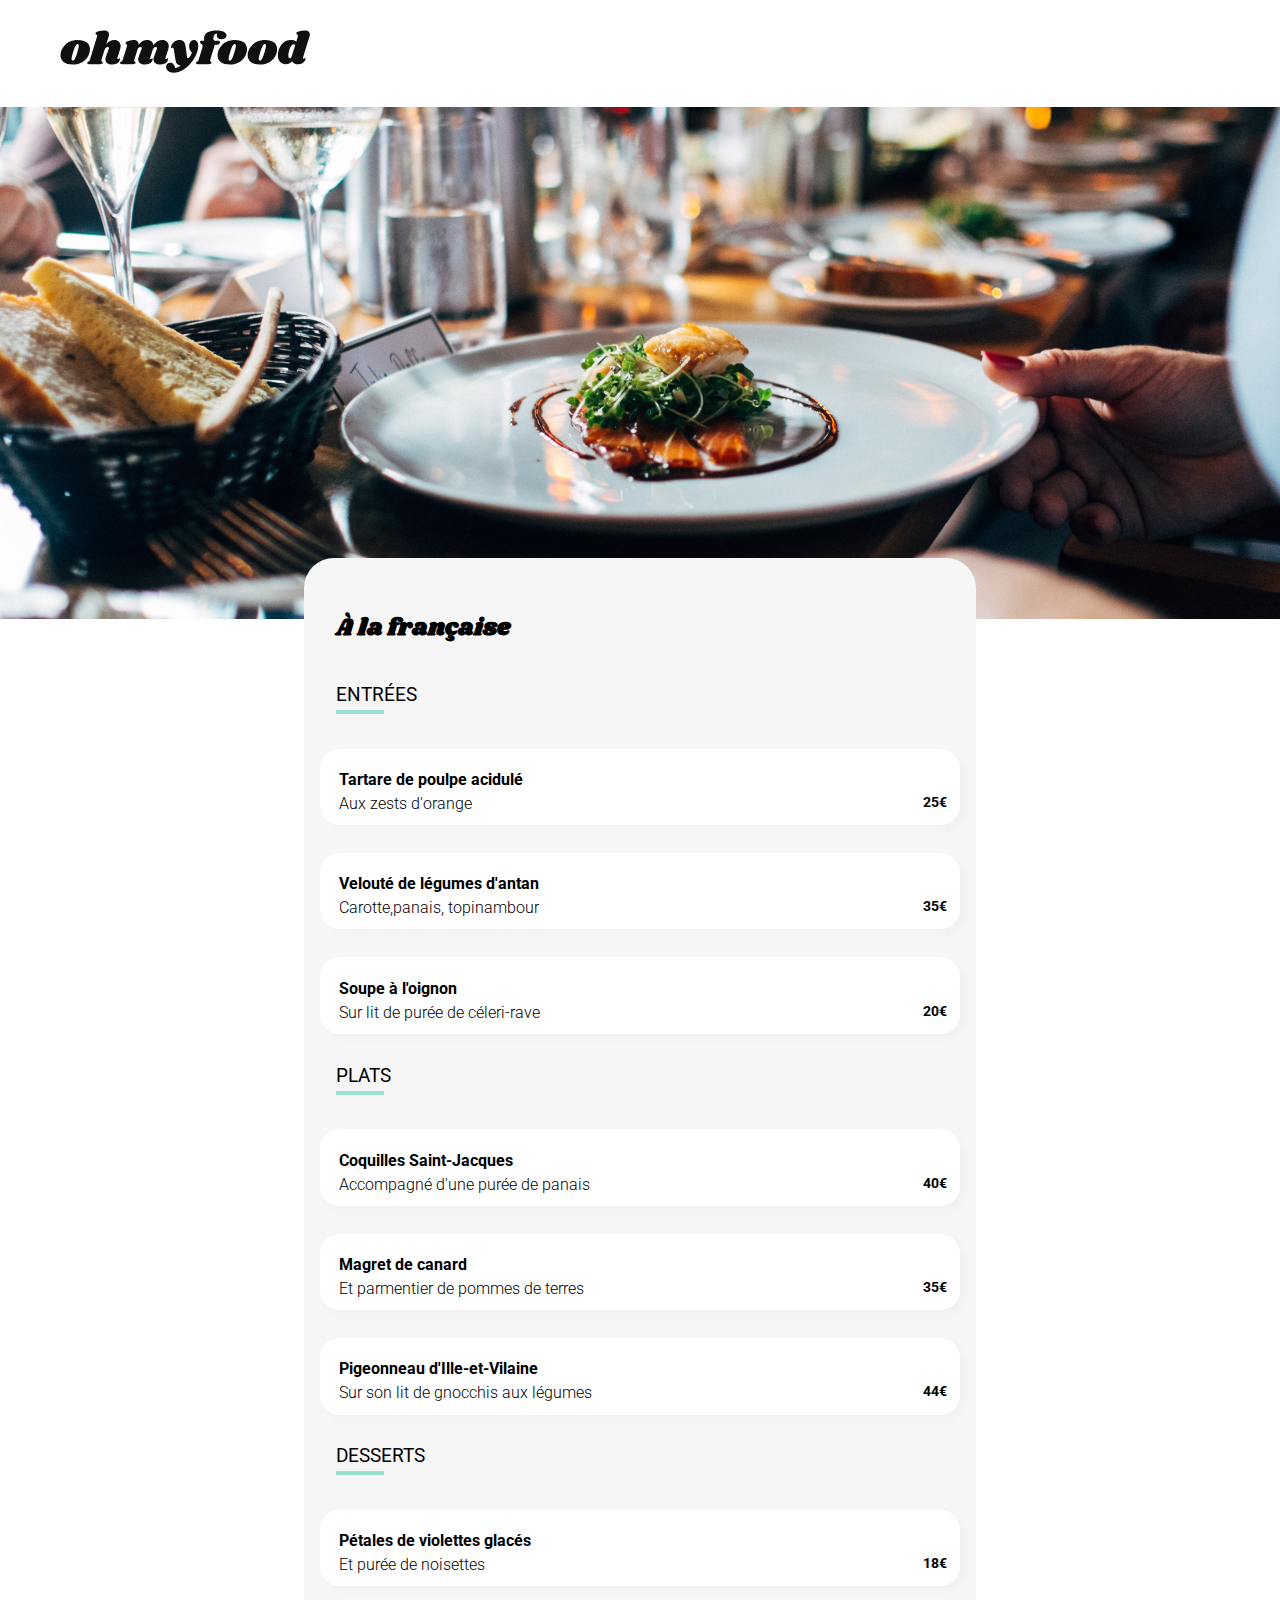
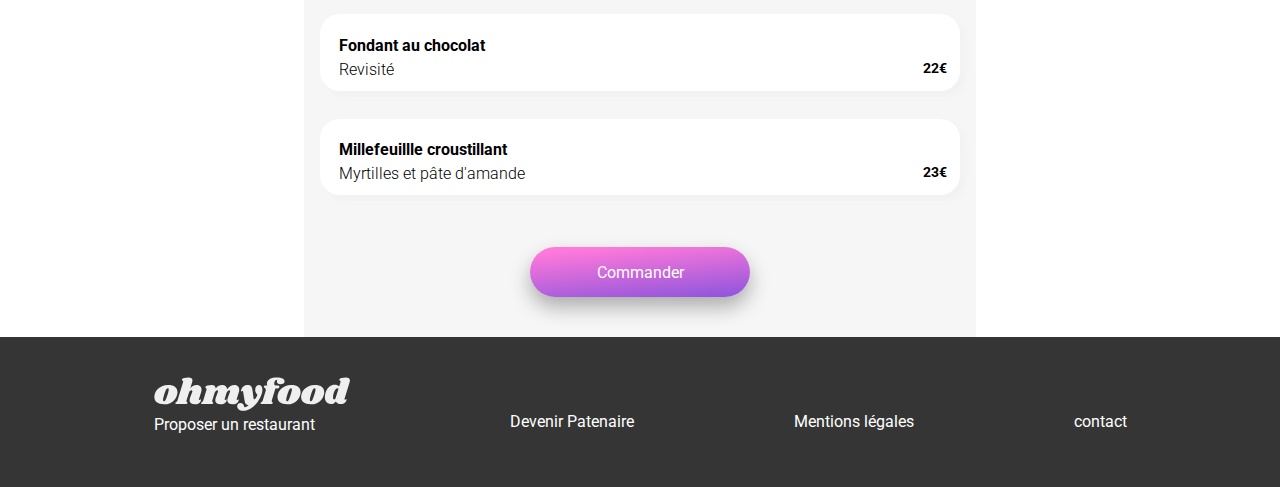
==== menus/A_la_francaise.html @ db5c9ae5 "ajout animations" ====
<!DOCTYPE html>
<html lang="fr">
<head> 
    <meta charset="utf-8"/>
    <meta name="viewport" content="width=device-width,
    initial-scale=1.0" />
    <title>À la française</title>
       <!--Stylesheets-->
       <link rel="stylesheet" href="https://pro.fontawesome.com/releases/v5.10.0/css/all.css" 
       integrity="sha384-AYmEC3Yw5cVb3ZcuHtOA93w35dYTsvhLPVnYs9eStHfGJvOvKxVfELGroGkvsg+p" 
       crossorigin="anonymous"/>
       <link type="text/css" rel="stylesheet" href="../css/menus.css">
       <!--Google Fonts-->
       <link rel="preconnect" href="https://fonts.googleapis.com">
       <link rel="preconnect" href="https://fonts.gstatic.com" crossorigin>
       <link href="https://fonts.googleapis.com/css2?family=Roboto:ital,wght@0,100;0,300;0,400;0,500;0,700;0,900;1,100;1,300;1,400;1,500;1,700;1,900&family=Shrikhand&display=swap"
        rel="stylesheet">
    </head>
    <body>
        <header>
           <div><img class="logo" src="../images/logo/ohmyfood@2x.svg"alt="logo"></div> 
        </header>
            <img class="imgRestaurants" 
            src="../images/restaurants/jay-wennington-N_Y88TWmGwA-unsplash.jpg" 
            alt="La palette du goût">
        <main id="menu" class="bloc">
            <header class="menu__header">
                <h2 class="titreMenu">À la française</h2>
                <div class="favoris">
                    <i class=" coeur1 far fa-heart"></i>
                    <i class=" coeur2 fas fa-heart"></i>
                  </div>
            </header>
            <div class="blocmenus">
                <section class="blocmenu flexBetween">
                    <h3 class="blocmenuTitre">Entrées</h3>
                </section>
                <div class="cubeMenu">
                    <div class="cubeMenuTitre">
                    <h4>Tartare de poulpe acidulé</h4>
                    <div class="blocDescription">
                        <div class="Description">Aux zests d'orange</div>
                        <div class="prix">25€</div>
                      </div>
                     </div>
                     <div class="blocAjout">
                        <div class="blocAjout__icon">
                            <i class="fas fa-check-circle"></i>
                        </div>
                    </div>
                    </div>
                <div class="cubeMenu">
                    <div class="cubeMenuTitre">
                    <h4>Velouté de légumes d'antan</h4>
                    <div class="blocDescription">
                        <div class="Description">Carotte,panais, topinambour</div>
                        <div class="prix">35€</div>
                      </div>
                     </div>
                     <div class="blocAjout">
                        <div class="blocAjout__icon">
                            <i class="fas fa-check-circle"></i>
                        </div>
                    </div>
                    </div>
                <div class="cubeMenu">
                    <div class="cubeMenuTitre">
                    <h4>Soupe à l'oignon</h4>
                    <div class="blocDescription">
                        <div class="Description">Sur lit de purée de céleri-rave</div>
                        <div class="prix">20€</div>
                      </div>
                     </div>
                     <div class="blocAjout">
                        <div class="blocAjout__icon">
                            <i class="fas fa-check-circle"></i>
                        </div>
                    </div>
                    </div>
            </div>
            <div class="blocmenus">
                <section class="blocmenu flexBetween">
                    <h3 class="blocmenuTitre">Plats</h3>
                </section>
                <div class="cubeMenu">
                    <div class="cubeMenuTitre">
                    <h4>Coquilles Saint-Jacques</h4>
                    <div class="blocDescription">
                        <div class="Description">Accompagné d'une purée de panais</div>
                        <div class="prix">40€</div>
                      </div>
                     </div>
                     <div class="blocAjout">
                        <div class="blocAjout__icon">
                            <i class="fas fa-check-circle"></i>
                        </div>
                    </div>
                    </div>
                <div class="cubeMenu">
                    <div class="cubeMenuTitre">
                    <h4>Magret de canard</h4>
                    <div class="blocDescription">
                        <div class="Description">Et parmentier de pommes de terres</div>
                        <div class="prix">35€</div>
                      </div>
                     </div>
                     <div class="blocAjout">
                        <div class="blocAjout__icon">
                            <i class="fas fa-check-circle"></i>
                        </div>
                    </div>
                    </div>
                <div class="cubeMenu">
                    <div class="cubeMenuTitre">
                    <h4>Pigeonneau d'Ille-et-Vilaine</h4>
                    <div class="blocDescription">
                        <div class="Description">Sur son lit de gnocchis aux légumes</div>
                        <div class="prix">44€</div>
                      </div>
                     </div>
                     <div class="blocAjout">
                        <div class="blocAjout__icon">
                            <i class="fas fa-check-circle"></i>
                        </div>
                    </div>
                    </div>
            </div>
            <div class="blocmenus">
                <section class="blocmenu flexBetween">
                    <h3 class="blocmenuTitre">Desserts</h3>
                </section>
                <div class="cubeMenu">
                    <div class="cubeMenuTitre">
                    <h4>Pétales de violettes glacés</h4>
                    <div class="blocDescription">
                        <div class="Description">Et purée de noisettes</div>
                        <div class="prix">18€</div>
                      </div>
                     </div>
                     <div class="blocAjout">
                        <div class="blocAjout__icon">
                            <i class="fas fa-check-circle"></i>
                        </div>
                    </div>
                    </div>
                <div class="cubeMenu">
                    <div class="cubeMenuTitre">
                    <h4>Fondant au chocolat</h4>
                    <div class="blocDescription">
                        <div class="Description">Revisité</div>
                        <div class="prix">22€</div>
                      </div>
                     </div>
                     <div class="blocAjout">
                        <div class="blocAjout__icon">
                            <i class="fas fa-check-circle"></i>
                        </div>
                    </div>
                    </div>
                <div class="cubeMenu">
                    <div class="cubeMenuTitre">
                    <h4>Millefeuillle croustillant</h4>
                    <div class="blocDescription">
                        <div class="Description">Myrtilles et pâte d'amande</div>
                        <div class="prix">23€</div>
                      </div>
                     </div>
                     <div class="blocAjout">
                        <div class="blocAjout__icon">
                            <i class="fas fa-check-circle"></i>
                        </div>
                    </div>
                    </div>
            </div>
            <div class="reservation">
            <button class="bouton">Commander</button>
            </div>
        </main>
        <footer>
            <div class="footer">
                  <div class="divLienFooter">     
              <div class="logo4"><img src="../images/logo/ohmyfood@2x.svg"alt="logo"></div>
                    <i class="logo3 fas fa-utensils"></i>
                    <a href="#" class="decorationNone lienFooter"
                    >Proposer un restaurant</a></div>
                  <div class="divLienFooter"> 
                    <i class=" logo3 fas fa-hands-helping"></i>
                    <a href="#" class="decorationNone lienFooter"
                    >Devenir Patenaire</a></div>
                  <div class="divLienFooter">
                    <a href="#" class="decorationNone lienFooter"
                    >Mentions légales</a></div>
                  <div class="divLienFooter">
                    <a href="#" class="decorationNone lienFooter"
                    >contact</a></div>
              </div>
          </footer>
---- css/menus.css ----
/*GENERAL*/
body{
    font-family: "Roboto", sans-serif;
    font-size: 16px;
    margin: auto;
    color: #000000;
}
header{
    padding: 30px;
    position: relative;
    display: flex;
    background-color: #FFFFFF;
}
main{
    width: 98%;
    max-width: 1440px;
    margin: auto;
}
.flexCentre{
    display: flex;
    justify-content: center;
    align-items: center;
}
.flexAround{
    display: flex;
    justify-content: space-around;
    align-items: center;
} 
.flexBetween{
    display: flex; 
    justify-content: space-between;
    align-items: center; 
}
.flexColumnCentre{
    display: flex;
    flex-direction: column;
    justify-content: center;
    align-items: center;
}
.flexColumnAround{
    display: flex;
    flex-direction: column;
    justify-content: space-around;
}
.flexColumnBetween{
    display: flex;
    flex-direction: column;
    justify-content: space-between;
}
.decorationNone{
    text-decoration: none;
}
.bordureNone{
    border: none;
}
.colorViolet{
    color:#9356dc;  
}
.colorRose{
    color:#ff79da;
}
.colorVioletClair{
    color:  #f2eafb;
}
.colorTurquoise{
    background: color #99e2d0; 
}
.backgris{
    background-color:#eaeaea;  
}
.backblanc{
    background-color: white;
}
.texteGras{
    font-weight: bold;  
} 
.policeRoboto{
    font-family : 'Roboto', sans-serif
}
.policeShrikhand{
    font-family : 'Shrikhand', cursif;
}
/*HEADER*/
.logo{
    margin-left: 30px;
    width: 250px;
}
.imgRestaurants{
    max-width: 100%;
    max-height: 32rem;
    width: 100%;
    object-fit: cover;
}
/*MAIN*/
.bloc{
    width: 100%;
    padding-left: 1rem;
    padding-right: 1rem;
}
#menu{
    background: #F6F6F6;
    border-radius: 30px 30px 0 0;
    padding-top: 1rem;
    position: relative;
    top: -65px;
    margin-bottom: -115px;
    width: 50%;
}
.blocmenus{
    display: grid;
}
.blocmenu{
    max-width: 100%;
    overflow: hidden;
    padding: 0 1rem;
}
.blocmenuTitre{
    text-transform: uppercase;
    position: relative;
    padding-bottom: .5rem;
    font-weight: 400;
}
.blocmenuTitre:after{
    content: "";
    width: 3rem;
    height: .25rem;
    background-color: #99e2d0;
    position: absolute;
    left: 0;
    bottom: 0;
}
.cubeMenu{
    width: 100%;
    height: auto;
    background-color: #FFFFFF;
    box-shadow: 5px 5px 5px 1px #f2f2f2;
    margin: auto;
    position: relative;
    border-radius: 20px;
    margin: 1rem 0 12px 0;
    overflow: hidden;
    cursor: pointer;
    animation: fadein 1.2s .3s ease-out both,transform .3s;
    -webkit-transition: all 1.5s;
}
.cubeMenuTitre{
    align-items: center;
    padding-left: 3%;
    width: 95%;
}
h4{
    margin-bottom: 5px;
}
button{
    font-family: "Roboto", sans-serif;
    font-size: 1rem;
    font-weight: 400;
    border: none;
}
.bouton{
    display: flex;
    align-items: center;
    justify-content: center;
    width: 220px;
    height: 50px;
    text-align: center;
    color: #000000;
    color: #FFFFFF;
    border-radius: 30px;
    background: linear-gradient(
175deg, #FF79DA 10%, #9356DC 95%);
    transition: box-shadow 150ms linear, transform 150ms linear;
    box-shadow: 0 10px 20px 0 rgb(0 0 0 / 30%);
}
.bouton:hover{
    cursor: pointer;
    transform: scale(1.1);
}
.reservation{
    display: flex;
    align-items: center;
    flex-direction: column;
    padding: 40px;
    background-color: #F6F6F6;
}
.prix{
    font-size: 14px;
    font-weight: bold;
    animation: 1.2s .3s ease-in-out both, transform .3s;
    transition: transform 500ms
}
/*HEADER2*/
.menu__header{
    padding: 1rem 2rem 0 1rem;
    display: flex;
    align-items: center;
    justify-content: space-between;
    background-color: #F6F6F6;
}
.titreMenu{
    font-family: 'Shrikhand', cursive;
}
.favoris{
    font-size: 1.5rem;
    position: absolute;
    top: 0;
    right: 0;
    display: flex;
    align-items: center;
    justify-content: center;
    width: 20%;
    height: 180%;
}
.coeur1{
    font-size: 24px;
    position: absolute;
    z-index: 1;
    color: #000000;
}
.coeur2{
    font-size: 24px;
    position: absolute;
    z-index: 2; 
    -webkit-text-fill-color: transparent;  
}
.coeur2:hover{
    transform: scale(1);
    animation: coeur 0.3s .3s ease-out both,transform .3s;
    background: -webkit-linear-gradient(175deg, #FF79DA 10%, #9356DC 95%);
    -webkit-background-clip: text;
}
/*FOOTER*/
.footer{
    height: 150px;
    margin-top: 50px;
    background-color: #353535;
    display: flex;
    justify-content: center;
    align-items: center;
}
.lienFooter{
    color: white; 
}
.lienFooter:hover{
    color: #ff79da;

}
.divLienFooter{
    height: 1px;
    margin-left: 80px;
    margin-right: 80px;
}

.logo3{
    color: white;
}
.logo4{
    filter: invert(100%);
    margin-top: -35px;

}
.colorBlack{
    color: black
}
.Description{
    font-size: 1rem;
    font-weight: 300;
    overflow: hidden;
    transition: width 400ms, text-overflow 400ms;
    white-space: nowrap;
    text-overflow: ellipsis;
}
.blocDescription{
    display: flex;
    flex-direction: row;
    justify-content: space-between;
    transition: width 400ms, text-overflow 400ms, margin-right 400ms, overflow 400ms;
    margin-bottom: 2%;
}
.blocAjout{
    position: absolute;
    display: flex;
    -webkit-box-align: center;
    align-items: center;
    background-color: #99e2d0;
    top: 0;
    left: 100%;
    width: 20%;
    height: 100%;
    border-radius: 0 1.5rem 1.5rem 0;
    color: #fff;
    font-size: 20px;
    transform-origin: right;
    justify-content: center;
    transition: transform 500ms;
    will-change: transform;
}
.blocAjout__icon{
    transform: rotate(180deg);
    transition-duration: .5s;
}
.cubeMenu:hover .blocAjout__icon{
    transform: rotate(0deg);
}
.cubeMenu:hover .blocAjout{
    transform: translateX(-150px);
}
.cubeMenu:hover .prix{
    transform: translateX(-150px);
}
@keyframes fadein{
    0% {
        transform: translateY(-50%);
        opacity: 0%;
    }
    100% {
        transform: translateY(0);
        opacity: 1;
    }
}
@keyframes coeur{
    0%{
        opacity: 0%;
    }
    100%{
        opacity: 1;
    }
}
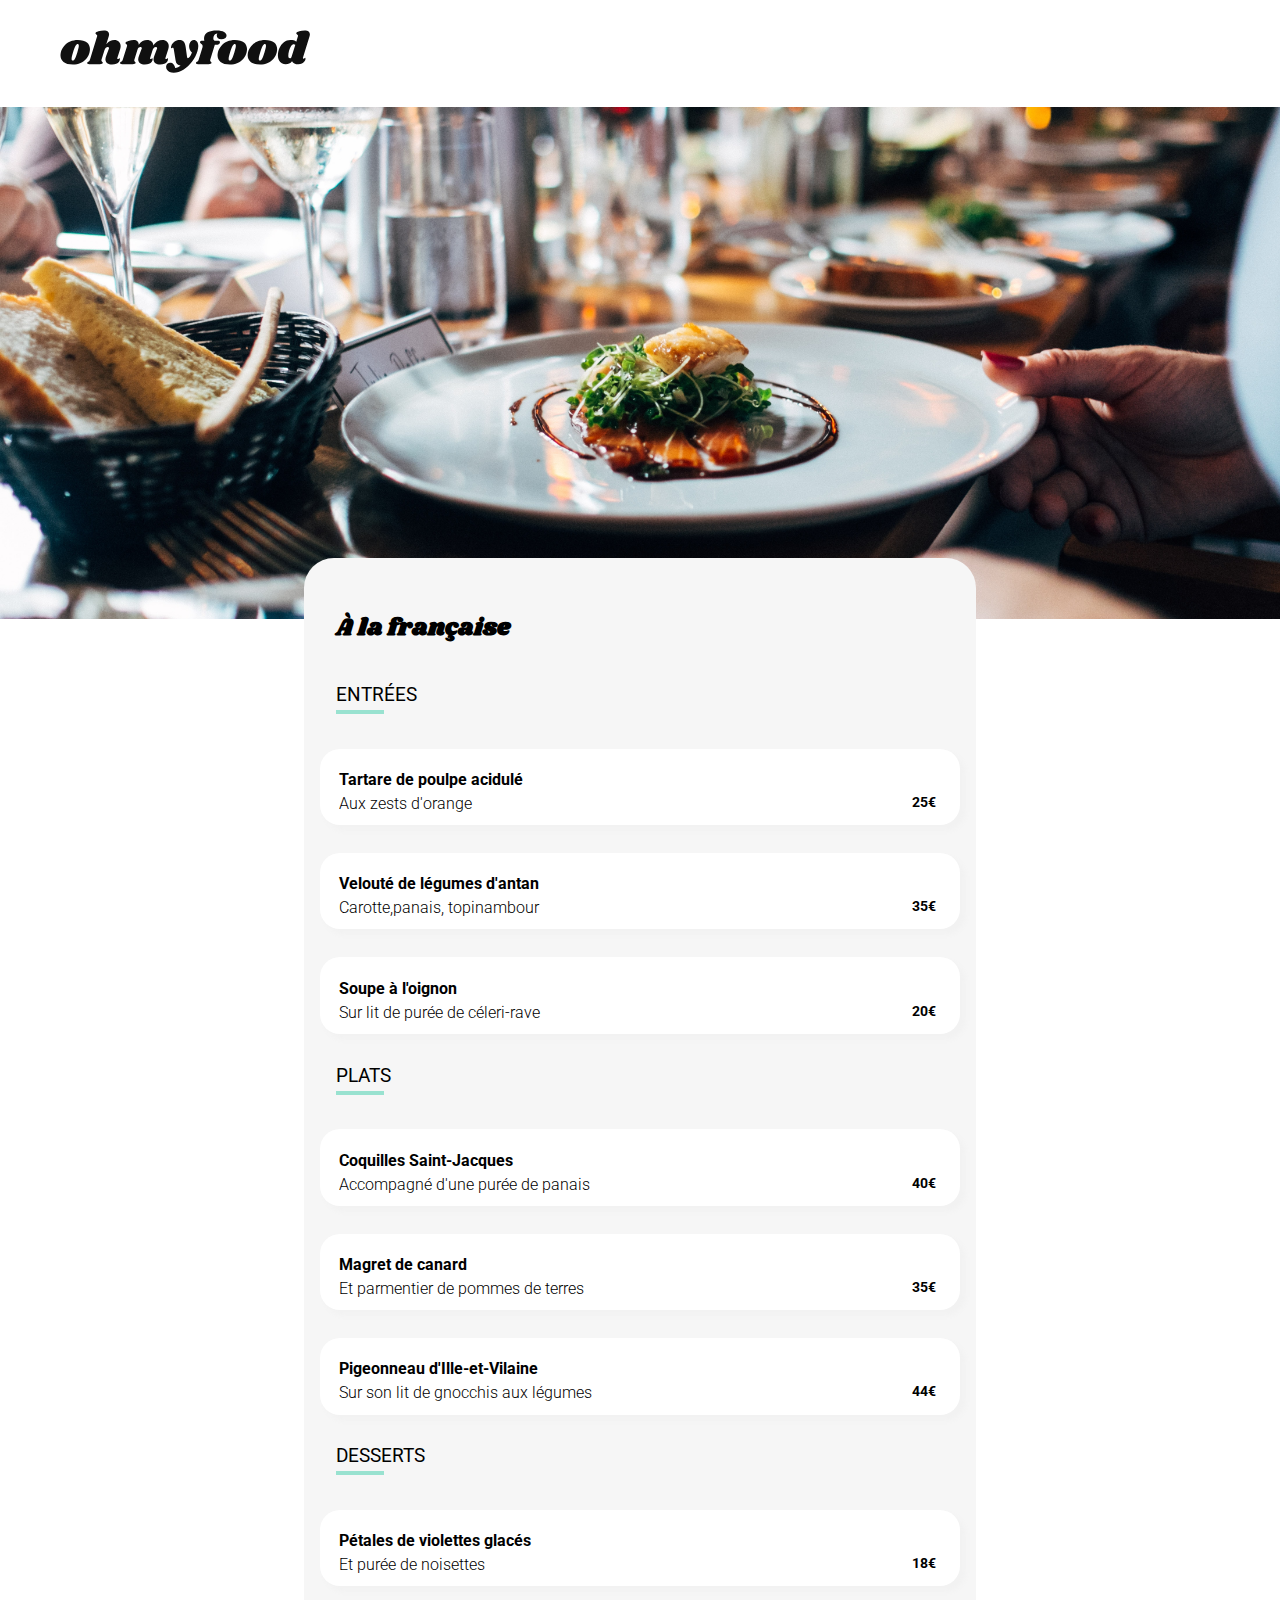
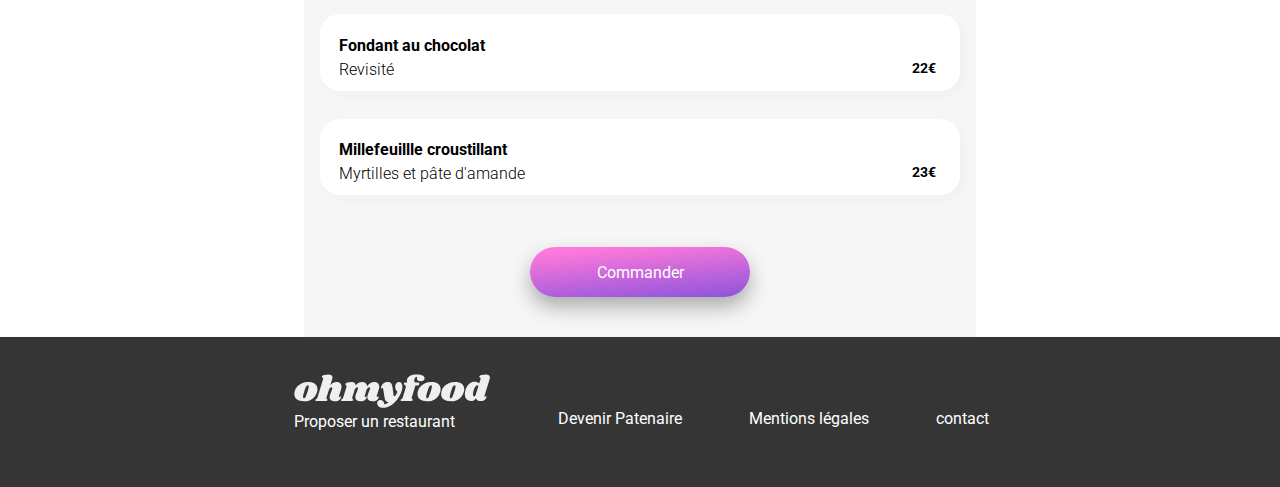
==== commit 5cf16b09: "validation W3C" ====
--- a/menus/A_la_francaise.html
+++ b/menus/A_la_francaise.html
@@ -18,7 +18,10 @@
     </head>
     <body>
         <header>
-           <div><img class="logo" src="../images/logo/ohmyfood@2x.svg"alt="logo"></div> 
+           <div><img class="logo" src="../images/logo/ohmyfood@2x.svg" alt="logo"></div> 
+           <a href="../index.html" class="return">
+            <i class="fas fa-arrow-left"></i>
+           </a>
         </header>
             <img class="imgRestaurants" 
             src="../images/restaurants/jay-wennington-N_Y88TWmGwA-unsplash.jpg" 
@@ -179,7 +182,7 @@
         <footer>
             <div class="footer">
                   <div class="divLienFooter">     
-              <div class="logo4"><img src="../images/logo/ohmyfood@2x.svg"alt="logo"></div>
+              <div class="logo4"><img src="../images/logo/ohmyfood@2x.svg" alt="logo"></div>
                     <i class="logo3 fas fa-utensils"></i>
                     <a href="#" class="decorationNone lienFooter"
                     >Proposer un restaurant</a></div>
--- a/css/menus.css
+++ b/css/menus.css
@@ -63,7 +63,7 @@
     color:  #f2eafb;
 }
 .colorTurquoise{
-    background: color #99e2d0; 
+    background: #99e2d0; 
 }
 .backgris{
     background-color:#eaeaea;  
@@ -90,6 +90,12 @@
     max-height: 32rem;
     width: 100%;
     object-fit: cover;
+}
+.return{
+    position: absolute;
+    top: 1.5rem;
+    left: 1rem;
+    color: black;
 }
 /*MAIN*/
 .bloc{
@@ -104,7 +110,7 @@
     position: relative;
     top: -65px;
     margin-bottom: -115px;
-    width: 50%;
+    width: 92%;
 }
 .blocmenus{
     display: grid;
@@ -173,8 +179,9 @@
     box-shadow: 0 10px 20px 0 rgb(0 0 0 / 30%);
 }
 .bouton:hover{
-    cursor: pointer;
-    transform: scale(1.1);
+    box-shadow: 0 10px 20px 0 rgb(0 0 0 / 40%);
+    background: linear-gradient(
+        175deg, #f392d8 10%, #ac74f1 95%);
 }
 .reservation{
     display: flex;
@@ -186,8 +193,7 @@
 .prix{
     font-size: 14px;
     font-weight: bold;
-    animation: 1.2s .3s ease-in-out both, transform .3s;
-    transition: transform 500ms
+    width: 35px
 }
 /*HEADER2*/
 .menu__header{
@@ -209,7 +215,7 @@
     align-items: center;
     justify-content: center;
     width: 20%;
-    height: 180%;
+    height: 120%;
 }
 .coeur1{
     font-size: 24px;
@@ -231,12 +237,14 @@
 }
 /*FOOTER*/
 .footer{
-    height: 150px;
+    height: 220px;
     margin-top: 50px;
     background-color: #353535;
     display: flex;
     justify-content: center;
-    align-items: center;
+    margin-left: -64px;
+    flex-direction: column;
+    align-items: flex-start;
 }
 .lienFooter{
     color: white; 
@@ -246,9 +254,9 @@
 
 }
 .divLienFooter{
-    height: 1px;
     margin-left: 80px;
     margin-right: 80px;
+    padding-bottom: 5px;
 }
 
 .logo3{
@@ -269,6 +277,7 @@
     transition: width 400ms, text-overflow 400ms;
     white-space: nowrap;
     text-overflow: ellipsis;
+    width: calc(85%);
 }
 .blocDescription{
     display: flex;
@@ -284,29 +293,34 @@
     align-items: center;
     background-color: #99e2d0;
     top: 0;
-    left: 100%;
+    left: 101%;
     width: 20%;
     height: 100%;
     border-radius: 0 1.5rem 1.5rem 0;
     color: #fff;
     font-size: 20px;
-    transform-origin: right;
-    justify-content: center;
-    transition: transform 500ms;
+    justify-content: center;
+    transition: transform 0.7s;
     will-change: transform;
 }
 .blocAjout__icon{
+    display: flex;
+    align-items: center;
+    justify-content: center;
+    border-radius: 100px;
     transform: rotate(180deg);
-    transition-duration: .5s;
+    transition-duration: .75s;
 }
 .cubeMenu:hover .blocAjout__icon{
     transform: rotate(0deg);
 }
 .cubeMenu:hover .blocAjout{
-    transform: translateX(-150px);
+    transform: translateX(-100%);
 }
 .cubeMenu:hover .prix{
-    transform: translateX(-150px);
+   animation: textprix ease-in-out both;
+   animation-duration: 490ms;
+   animation-delay: 0ms;
 }
 @keyframes fadein{
     0% {
@@ -326,4 +340,49 @@
         opacity: 1;
     }
 }
+@keyframes textprix {
+    0%{
+        width: calc(10%);
+    }
+    100%{
+        width: calc(35%);
+    }
+    
+}
+@keyframes textprixresponsive {
+    0%{
+        width: 35px
+    }
+    100%{
+        width: 145px
+    }
+}
+@media screen and (min-width:750px){
+    .favoris{
+        height: 180%;
+    }
+    .footer{
+        height: 150px;
+        align-items: center;
+        flex-direction: inherit;
+    }
+    .divLienFooter{
+        height: 1%;
+        margin-left: 5% ;
+        margin-right: 0;
+
+    }
+    .cubeMenu:hover .prix{
+        animation: textprixresponsive ease-in-out both;
+        animation-duration: 480ms;
+        animation-delay: 0ms;
+    }
+    #menu{
+        width: 50%;
+    }
+    .blocAjout{
+        width: 100px;
+    }
+}
+
  